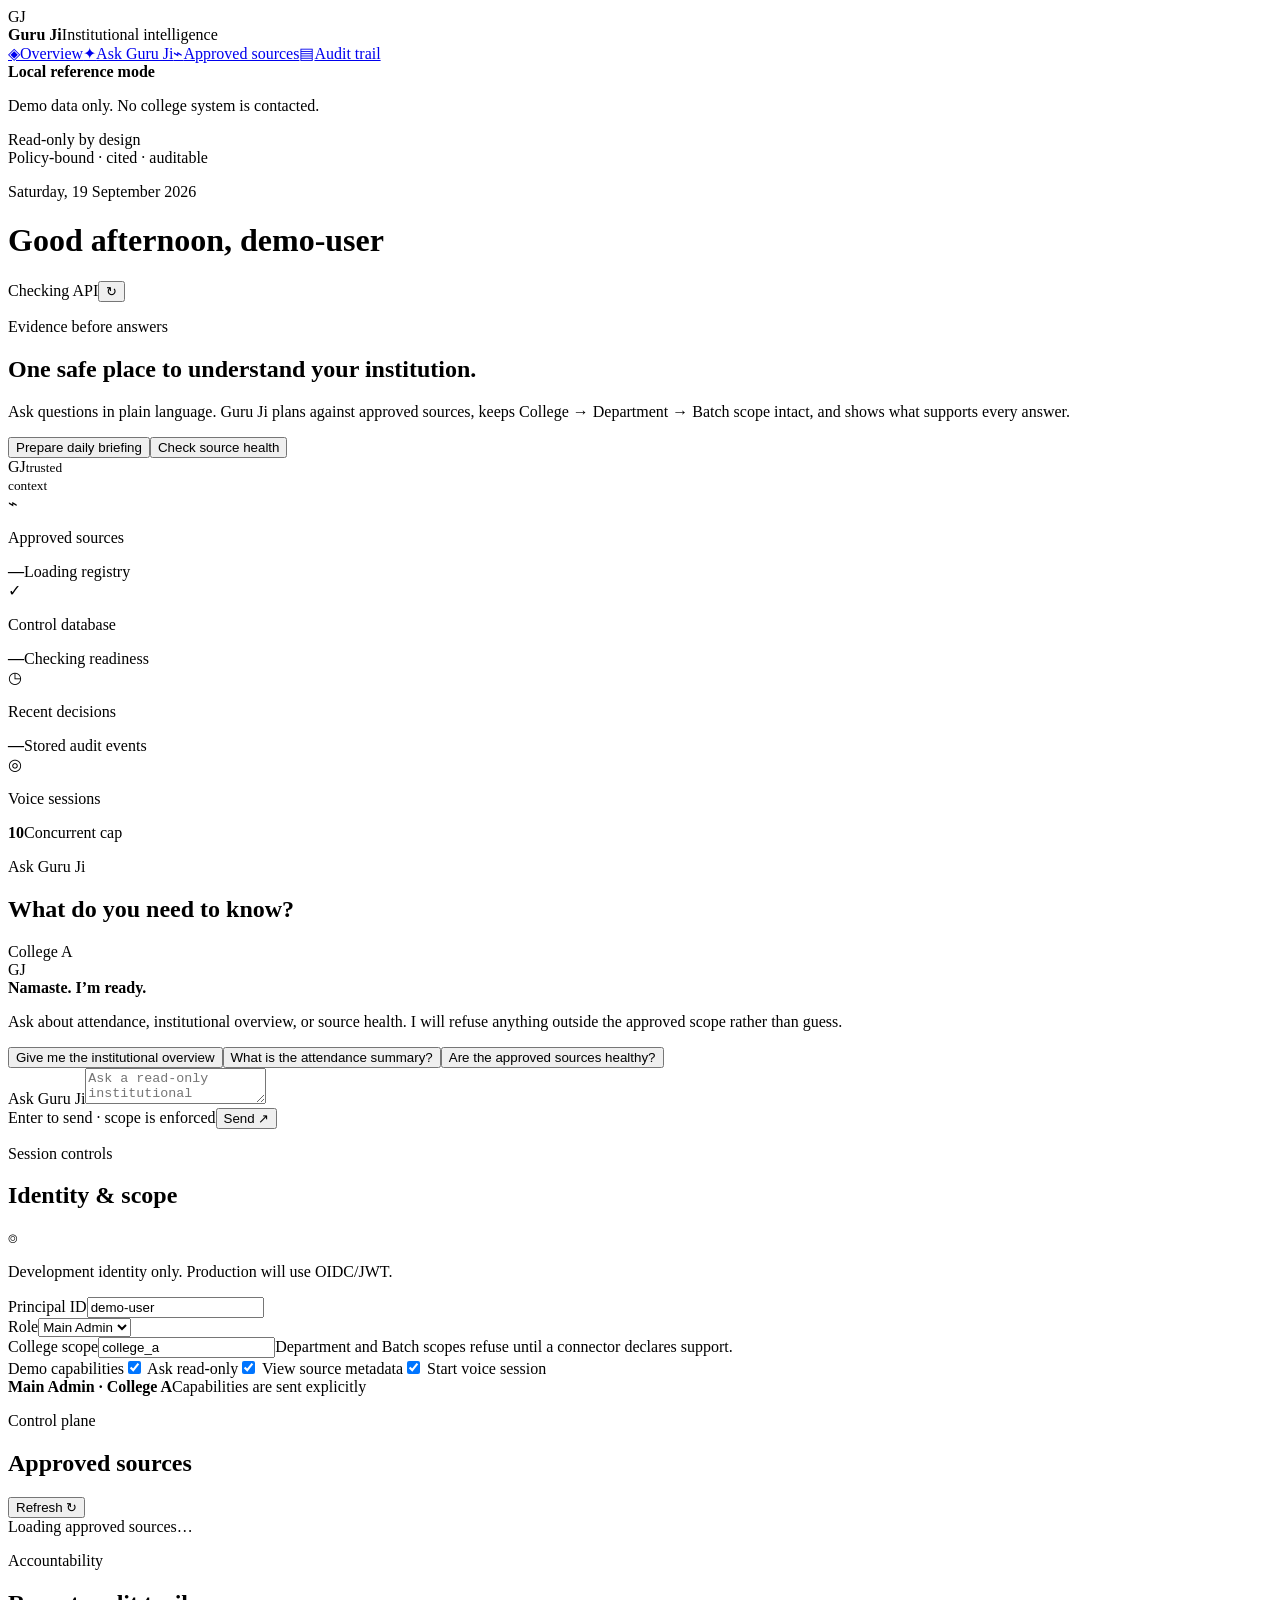
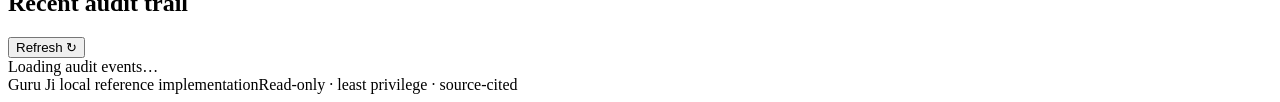
==== apps/web/index.html @ bd625ed8 "Pending changes exported from your codespace" ====
<!doctype html>
<html lang="en">
<head><meta charset="utf-8"><meta name="viewport" content="width=device-width, initial-scale=1"><meta name="theme-color" content="#102a43"><title>Guru Ji — Institutional Intelligence</title><link rel="stylesheet" href="/styles.css"></head>
<body>
<div class="app-shell">
<aside class="sidebar"><div class="brand"><div class="brand-mark">GJ</div><div><strong>Guru Ji</strong><span>Institutional intelligence</span></div></div><nav class="nav" aria-label="Primary navigation"><a class="nav-item active" href="#overview"><span>◈</span>Overview</a><a class="nav-item" href="#chat"><span>✦</span>Ask Guru Ji</a><a class="nav-item" href="#sources"><span>⌁</span>Approved sources</a><a class="nav-item" href="#audit"><span>▤</span>Audit trail</a></nav><div class="sidebar-note"><span class="pulse"></span><div><strong>Local reference mode</strong><p>Demo data only. No college system is contacted.</p></div></div><div class="sidebar-footer">Read-only by design<br><span>Policy-bound · cited · auditable</span></div></aside>
<main class="main-content">
<header class="topbar"><div><p class="eyebrow">Saturday, 19 September 2026</p><h1>Good afternoon, <span id="principal-label">demo-user</span></h1></div><div class="top-actions"><span id="api-badge" class="status-badge neutral">Checking API</span><button id="refresh-button" class="icon-button" title="Refresh dashboard" aria-label="Refresh dashboard">↻</button></div></header>
<section id="overview" class="hero panel"><div class="hero-copy"><p class="eyebrow accent">Evidence before answers</p><h2>One safe place to understand your institution.</h2><p>Ask questions in plain language. Guru Ji plans against approved sources, keeps College → Department → Batch scope intact, and shows what supports every answer.</p><div class="hero-actions"><button id="daily-button" class="button primary">Prepare daily briefing</button><button id="health-button" class="button secondary">Check source health</button></div></div><div class="hero-orbit"><div class="orbit-ring ring-one"></div><div class="orbit-ring ring-two"></div><div class="orbit-core"><span>GJ</span><small>trusted<br>context</small></div><span class="orbit-dot dot-one"></span><span class="orbit-dot dot-two"></span><span class="orbit-dot dot-three"></span></div></section>
<section class="metric-grid" aria-label="System status"><article class="metric-card"><div class="metric-icon blue">⌁</div><div><p>Approved sources</p><strong id="source-count">—</strong><span id="source-summary">Loading registry</span></div></article><article class="metric-card"><div class="metric-icon green">✓</div><div><p>Control database</p><strong id="database-status">—</strong><span id="database-summary">Checking readiness</span></div></article><article class="metric-card"><div class="metric-icon amber">◷</div><div><p>Recent decisions</p><strong id="audit-count">—</strong><span>Stored audit events</span></div></article><article class="metric-card"><div class="metric-icon purple">◎</div><div><p>Voice sessions</p><strong>10</strong><span>Concurrent cap</span></div></article></section>
<div class="content-grid"><section id="chat" class="panel chat-panel"><div class="section-heading"><div><p class="eyebrow accent">Ask Guru Ji</p><h2>What do you need to know?</h2></div><span class="scope-chip" id="scope-chip">College A</span></div><div id="conversation" class="conversation"><div class="welcome-message"><div class="assistant-avatar">GJ</div><div><strong>Namaste. I’m ready.</strong><p>Ask about attendance, institutional overview, or source health. I will refuse anything outside the approved scope rather than guess.</p><div class="suggestions"><button class="suggestion">Give me the institutional overview</button><button class="suggestion">What is the attendance summary?</button><button class="suggestion">Are the approved sources healthy?</button></div></div></div></div><form id="chat-form" class="composer"><label for="prompt" class="sr-only">Ask Guru Ji</label><textarea id="prompt" rows="2" placeholder="Ask a read-only institutional question…" maxlength="10000"></textarea><div class="composer-footer"><span><span class="keyboard-key">Enter</span> to send · scope is enforced</span><button class="button primary send-button" type="submit">Send <span>↗</span></button></div></form></section>
<aside class="panel settings-panel"><div class="section-heading"><div><p class="eyebrow">Session controls</p><h2>Identity &amp; scope</h2></div><span class="lock">⌾</span></div><p class="muted small">Development identity only. Production will use OIDC/JWT.</p><div class="field"><label for="principal">Principal ID</label><input id="principal" value="demo-user" autocomplete="off"></div><div class="field"><label for="role">Role</label><select id="role"><option value="student">Student</option><option value="faculty">Faculty</option><option value="main_admin" selected>Main Admin</option></select></div><div class="field"><label for="college">College scope</label><input id="college" value="college_a" autocomplete="off"><span class="field-hint">Department and Batch scopes refuse until a connector declares support.</span></div><div class="capability-list"><span class="field-label">Demo capabilities</span><label><input type="checkbox" value="ask:read_only" checked> Ask read-only</label><label><input type="checkbox" value="source:view_metadata" checked> View source metadata</label><label><input type="checkbox" value="voice:start" checked> Start voice session</label></div><div class="identity-summary"><div class="identity-dot"></div><div><strong id="identity-summary">Main Admin · College A</strong><span>Capabilities are sent explicitly</span></div></div></aside></div>
<div class="lower-grid"><section id="sources" class="panel"><div class="section-heading"><div><p class="eyebrow">Control plane</p><h2>Approved sources</h2></div><button id="sources-button" class="text-button">Refresh ↻</button></div><div id="sources-list" class="source-list"><div class="loading-row">Loading approved sources…</div></div></section><section id="audit" class="panel"><div class="section-heading"><div><p class="eyebrow">Accountability</p><h2>Recent audit trail</h2></div><button id="audit-button" class="text-button">Refresh ↻</button></div><div id="audit-list" class="audit-list"><div class="loading-row">Loading audit events…</div></div></section></div>
<footer class="footer"><span>Guru Ji local reference implementation</span><span>Read-only · least privilege · source-cited</span></footer>
</main></div><div id="toast" class="toast" role="status" aria-live="polite"></div><script src="/app.js"></script>
</body></html>
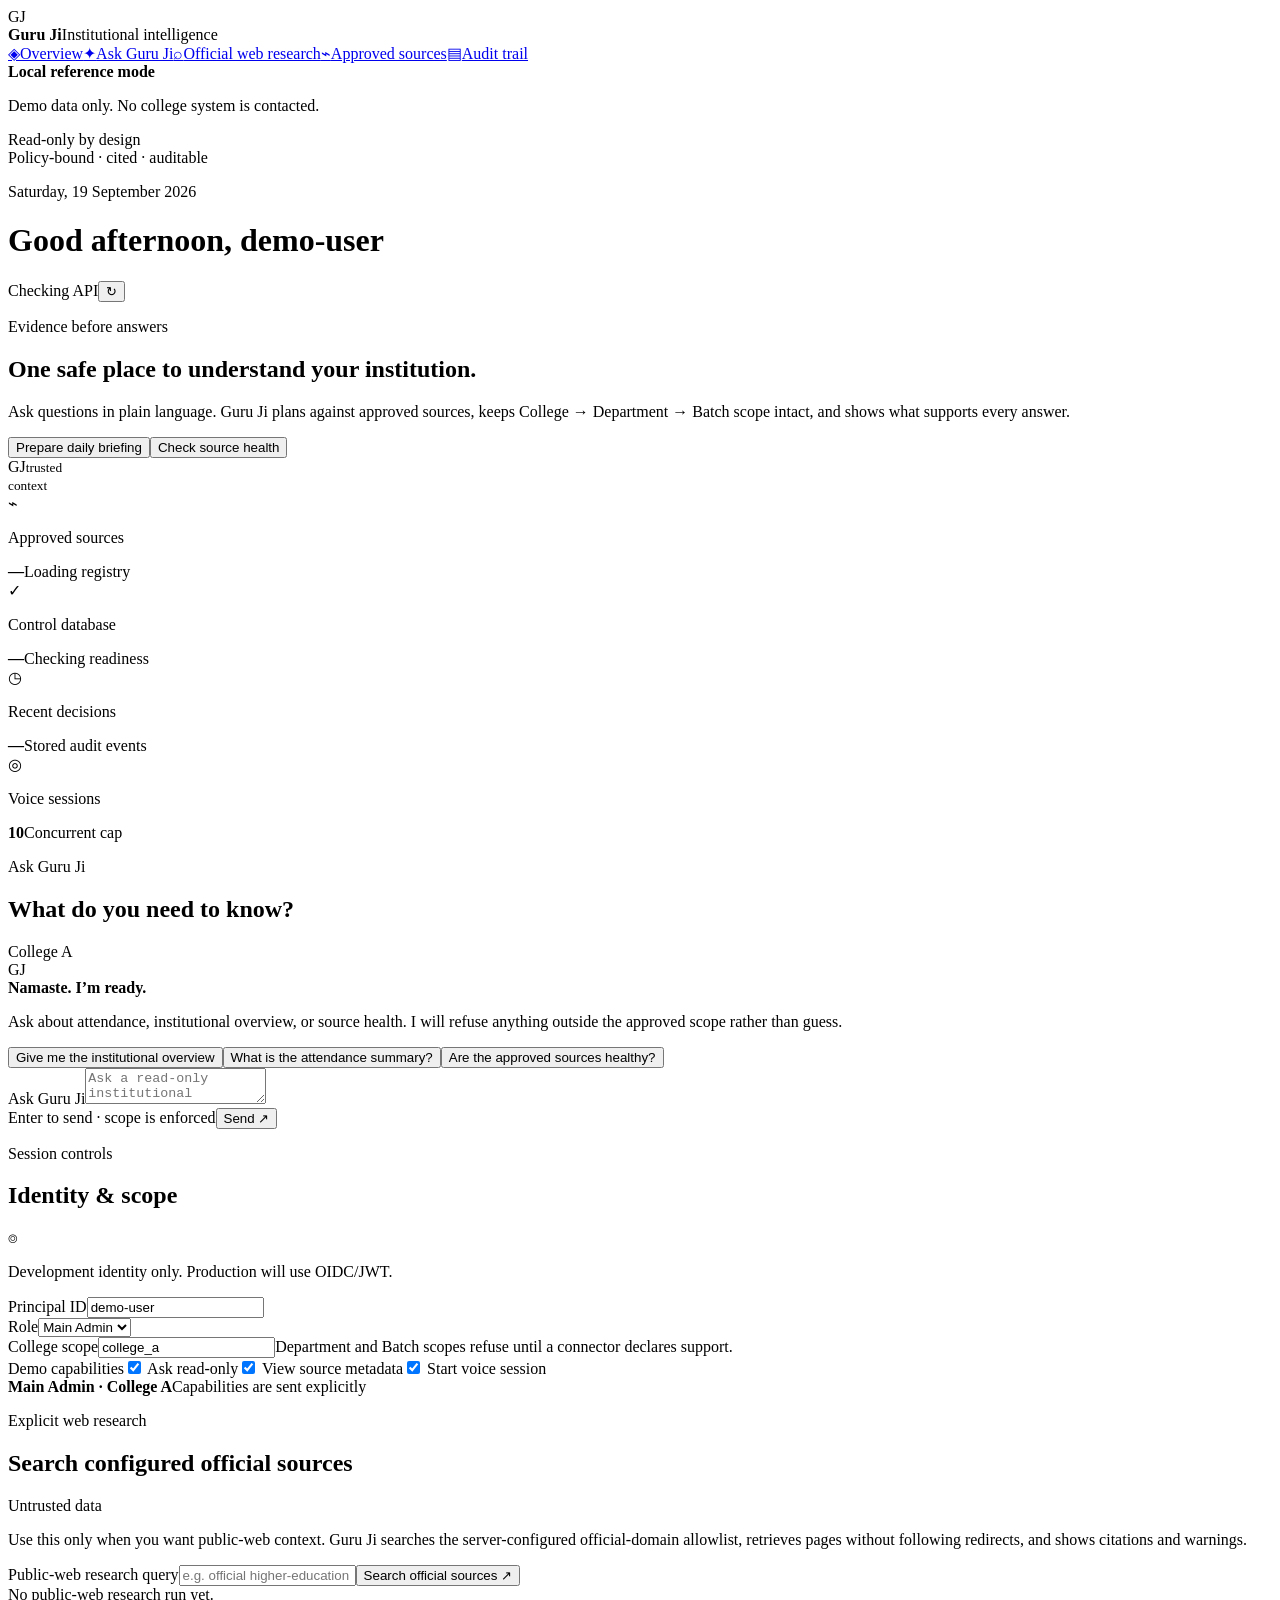
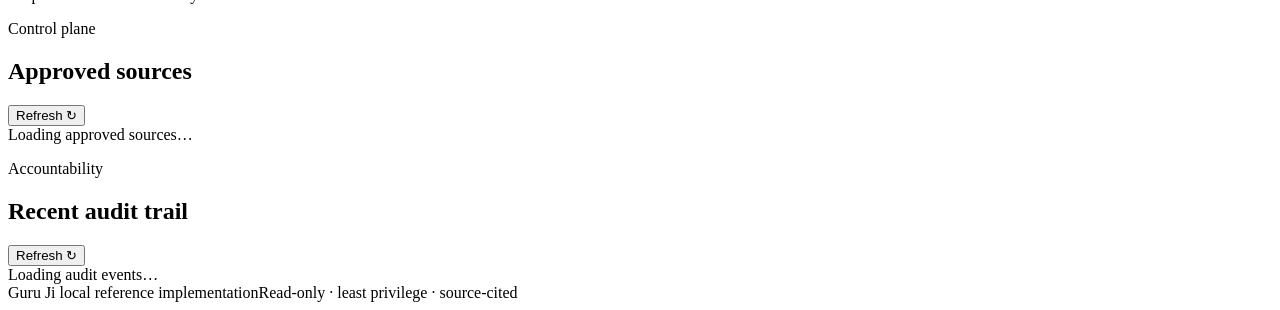
==== commit 3cbd9e48: "Add official web research panel" ====
--- a/apps/web/index.html
+++ b/apps/web/index.html
@@ -3,13 +3,14 @@
 <head><meta charset="utf-8"><meta name="viewport" content="width=device-width, initial-scale=1"><meta name="theme-color" content="#102a43"><title>Guru Ji — Institutional Intelligence</title><link rel="stylesheet" href="/styles.css"></head>
 <body>
 <div class="app-shell">
-<aside class="sidebar"><div class="brand"><div class="brand-mark">GJ</div><div><strong>Guru Ji</strong><span>Institutional intelligence</span></div></div><nav class="nav" aria-label="Primary navigation"><a class="nav-item active" href="#overview"><span>◈</span>Overview</a><a class="nav-item" href="#chat"><span>✦</span>Ask Guru Ji</a><a class="nav-item" href="#sources"><span>⌁</span>Approved sources</a><a class="nav-item" href="#audit"><span>▤</span>Audit trail</a></nav><div class="sidebar-note"><span class="pulse"></span><div><strong>Local reference mode</strong><p>Demo data only. No college system is contacted.</p></div></div><div class="sidebar-footer">Read-only by design<br><span>Policy-bound · cited · auditable</span></div></aside>
+<aside class="sidebar"><div class="brand"><div class="brand-mark">GJ</div><div><strong>Guru Ji</strong><span>Institutional intelligence</span></div></div><nav class="nav" aria-label="Primary navigation"><a class="nav-item active" href="#overview"><span>◈</span>Overview</a><a class="nav-item" href="#chat"><span>✦</span>Ask Guru Ji</a><a class="nav-item" href="#research"><span>⌕</span>Official web research</a><a class="nav-item" href="#sources"><span>⌁</span>Approved sources</a><a class="nav-item" href="#audit"><span>▤</span>Audit trail</a></nav><div class="sidebar-note"><span class="pulse"></span><div><strong>Local reference mode</strong><p>Demo data only. No college system is contacted.</p></div></div><div class="sidebar-footer">Read-only by design<br><span>Policy-bound · cited · auditable</span></div></aside>
 <main class="main-content">
 <header class="topbar"><div><p class="eyebrow">Saturday, 19 September 2026</p><h1>Good afternoon, <span id="principal-label">demo-user</span></h1></div><div class="top-actions"><span id="api-badge" class="status-badge neutral">Checking API</span><button id="refresh-button" class="icon-button" title="Refresh dashboard" aria-label="Refresh dashboard">↻</button></div></header>
 <section id="overview" class="hero panel"><div class="hero-copy"><p class="eyebrow accent">Evidence before answers</p><h2>One safe place to understand your institution.</h2><p>Ask questions in plain language. Guru Ji plans against approved sources, keeps College → Department → Batch scope intact, and shows what supports every answer.</p><div class="hero-actions"><button id="daily-button" class="button primary">Prepare daily briefing</button><button id="health-button" class="button secondary">Check source health</button></div></div><div class="hero-orbit"><div class="orbit-ring ring-one"></div><div class="orbit-ring ring-two"></div><div class="orbit-core"><span>GJ</span><small>trusted<br>context</small></div><span class="orbit-dot dot-one"></span><span class="orbit-dot dot-two"></span><span class="orbit-dot dot-three"></span></div></section>
 <section class="metric-grid" aria-label="System status"><article class="metric-card"><div class="metric-icon blue">⌁</div><div><p>Approved sources</p><strong id="source-count">—</strong><span id="source-summary">Loading registry</span></div></article><article class="metric-card"><div class="metric-icon green">✓</div><div><p>Control database</p><strong id="database-status">—</strong><span id="database-summary">Checking readiness</span></div></article><article class="metric-card"><div class="metric-icon amber">◷</div><div><p>Recent decisions</p><strong id="audit-count">—</strong><span>Stored audit events</span></div></article><article class="metric-card"><div class="metric-icon purple">◎</div><div><p>Voice sessions</p><strong>10</strong><span>Concurrent cap</span></div></article></section>
 <div class="content-grid"><section id="chat" class="panel chat-panel"><div class="section-heading"><div><p class="eyebrow accent">Ask Guru Ji</p><h2>What do you need to know?</h2></div><span class="scope-chip" id="scope-chip">College A</span></div><div id="conversation" class="conversation"><div class="welcome-message"><div class="assistant-avatar">GJ</div><div><strong>Namaste. I’m ready.</strong><p>Ask about attendance, institutional overview, or source health. I will refuse anything outside the approved scope rather than guess.</p><div class="suggestions"><button class="suggestion">Give me the institutional overview</button><button class="suggestion">What is the attendance summary?</button><button class="suggestion">Are the approved sources healthy?</button></div></div></div></div><form id="chat-form" class="composer"><label for="prompt" class="sr-only">Ask Guru Ji</label><textarea id="prompt" rows="2" placeholder="Ask a read-only institutional question…" maxlength="10000"></textarea><div class="composer-footer"><span><span class="keyboard-key">Enter</span> to send · scope is enforced</span><button class="button primary send-button" type="submit">Send <span>↗</span></button></div></form></section>
 <aside class="panel settings-panel"><div class="section-heading"><div><p class="eyebrow">Session controls</p><h2>Identity &amp; scope</h2></div><span class="lock">⌾</span></div><p class="muted small">Development identity only. Production will use OIDC/JWT.</p><div class="field"><label for="principal">Principal ID</label><input id="principal" value="demo-user" autocomplete="off"></div><div class="field"><label for="role">Role</label><select id="role"><option value="student">Student</option><option value="faculty">Faculty</option><option value="main_admin" selected>Main Admin</option></select></div><div class="field"><label for="college">College scope</label><input id="college" value="college_a" autocomplete="off"><span class="field-hint">Department and Batch scopes refuse until a connector declares support.</span></div><div class="capability-list"><span class="field-label">Demo capabilities</span><label><input type="checkbox" value="ask:read_only" checked> Ask read-only</label><label><input type="checkbox" value="source:view_metadata" checked> View source metadata</label><label><input type="checkbox" value="voice:start" checked> Start voice session</label></div><div class="identity-summary"><div class="identity-dot"></div><div><strong id="identity-summary">Main Admin · College A</strong><span>Capabilities are sent explicitly</span></div></div></aside></div>
+<section id="research" class="panel research-panel"><div class="section-heading"><div><p class="eyebrow accent">Explicit web research</p><h2>Search configured official sources</h2></div><span class="scope-chip">Untrusted data</span></div><p class="muted small">Use this only when you want public-web context. Guru Ji searches the server-configured official-domain allowlist, retrieves pages without following redirects, and shows citations and warnings.</p><form id="research-form" class="research-form"><label for="research-query" class="sr-only">Public-web research query</label><input id="research-query" maxlength="500" placeholder="e.g. official higher-education attendance guidance"><button class="button primary" type="submit">Search official sources ↗</button></form><div id="research-results" class="research-results"><div class="empty-row">No public-web research run yet.</div></div></section>
 <div class="lower-grid"><section id="sources" class="panel"><div class="section-heading"><div><p class="eyebrow">Control plane</p><h2>Approved sources</h2></div><button id="sources-button" class="text-button">Refresh ↻</button></div><div id="sources-list" class="source-list"><div class="loading-row">Loading approved sources…</div></div></section><section id="audit" class="panel"><div class="section-heading"><div><p class="eyebrow">Accountability</p><h2>Recent audit trail</h2></div><button id="audit-button" class="text-button">Refresh ↻</button></div><div id="audit-list" class="audit-list"><div class="loading-row">Loading audit events…</div></div></section></div>
 <footer class="footer"><span>Guru Ji local reference implementation</span><span>Read-only · least privilege · source-cited</span></footer>
 </main></div><div id="toast" class="toast" role="status" aria-live="polite"></div><script src="/app.js"></script>
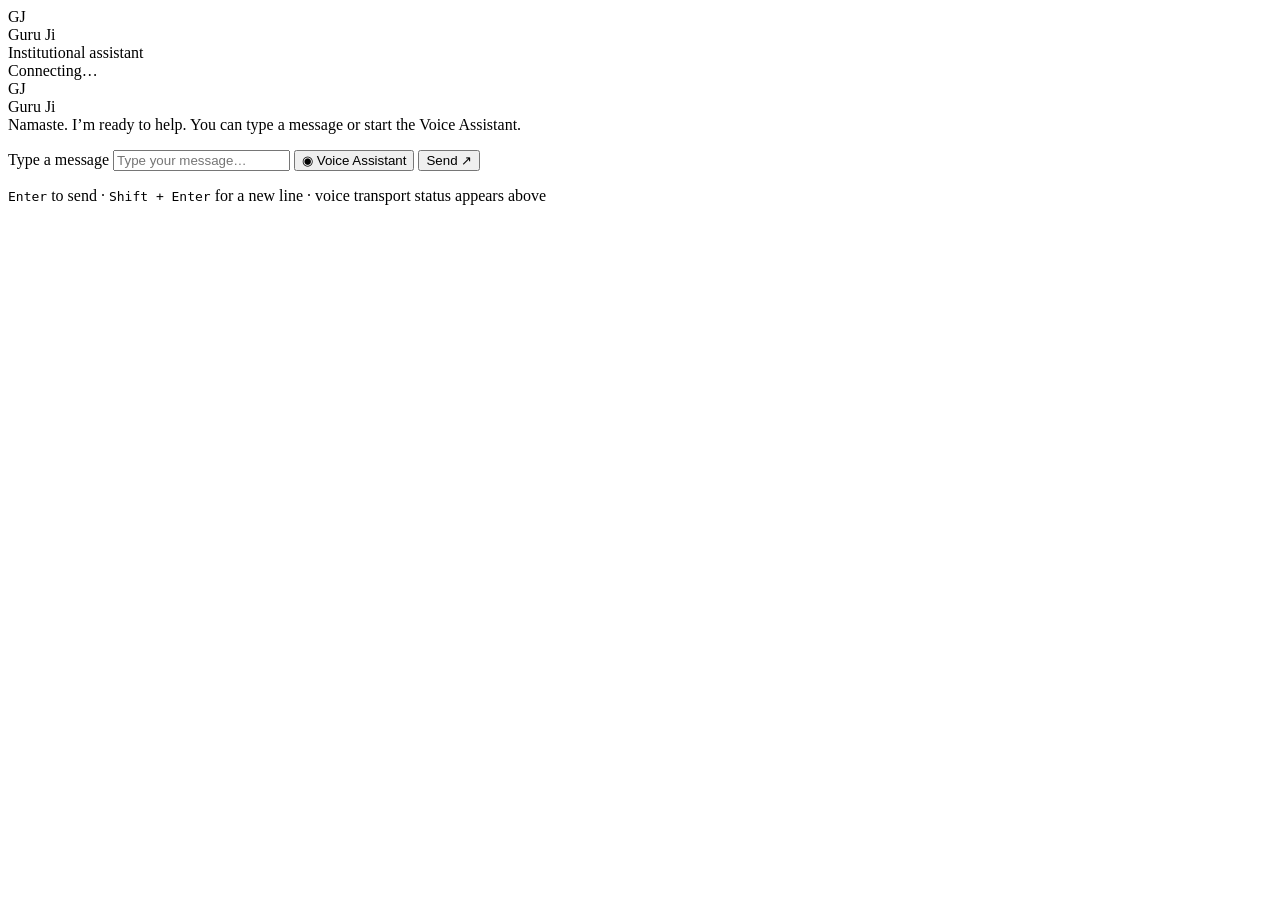
==== commit f41e566b: "Promote minimal assistant UI to production shell" ====
--- a/apps/web/index.html
+++ b/apps/web/index.html
@@ -1,17 +1,56 @@
 <!doctype html>
 <html lang="en">
-<head><meta charset="utf-8"><meta name="viewport" content="width=device-width, initial-scale=1"><meta name="theme-color" content="#102a43"><title>Guru Ji — Institutional Intelligence</title><link rel="stylesheet" href="/styles.css"></head>
+<head>
+  <meta charset="utf-8">
+  <meta name="viewport" content="width=device-width, initial-scale=1">
+  <meta name="theme-color" content="#102a43">
+  <meta name="description" content="Guru Ji institutional text and voice assistant">
+  <title>Guru Ji — Assistant</title>
+  <link rel="stylesheet" href="/styles.css">
+</head>
 <body>
-<div class="app-shell">
-<aside class="sidebar"><div class="brand"><div class="brand-mark">GJ</div><div><strong>Guru Ji</strong><span>Institutional intelligence</span></div></div><nav class="nav" aria-label="Primary navigation"><a class="nav-item active" href="#overview"><span>◈</span>Overview</a><a class="nav-item" href="#chat"><span>✦</span>Ask Guru Ji</a><a class="nav-item" href="#research"><span>⌕</span>Official web research</a><a class="nav-item" href="#sources"><span>⌁</span>Approved sources</a><a class="nav-item" href="#audit"><span>▤</span>Audit trail</a></nav><div class="sidebar-note"><span class="pulse"></span><div><strong>Local reference mode</strong><p>Demo data only. No college system is contacted.</p></div></div><div class="sidebar-footer">Read-only by design<br><span>Policy-bound · cited · auditable</span></div></aside>
-<main class="main-content">
-<header class="topbar"><div><p class="eyebrow">Saturday, 19 September 2026</p><h1>Good afternoon, <span id="principal-label">demo-user</span></h1></div><div class="top-actions"><span id="api-badge" class="status-badge neutral">Checking API</span><button id="refresh-button" class="icon-button" title="Refresh dashboard" aria-label="Refresh dashboard">↻</button></div></header>
-<section id="overview" class="hero panel"><div class="hero-copy"><p class="eyebrow accent">Evidence before answers</p><h2>One safe place to understand your institution.</h2><p>Ask questions in plain language. Guru Ji plans against approved sources, keeps College → Department → Batch scope intact, and shows what supports every answer.</p><div class="hero-actions"><button id="daily-button" class="button primary">Prepare daily briefing</button><button id="health-button" class="button secondary">Check source health</button></div></div><div class="hero-orbit"><div class="orbit-ring ring-one"></div><div class="orbit-ring ring-two"></div><div class="orbit-core"><span>GJ</span><small>trusted<br>context</small></div><span class="orbit-dot dot-one"></span><span class="orbit-dot dot-two"></span><span class="orbit-dot dot-three"></span></div></section>
-<section class="metric-grid" aria-label="System status"><article class="metric-card"><div class="metric-icon blue">⌁</div><div><p>Approved sources</p><strong id="source-count">—</strong><span id="source-summary">Loading registry</span></div></article><article class="metric-card"><div class="metric-icon green">✓</div><div><p>Control database</p><strong id="database-status">—</strong><span id="database-summary">Checking readiness</span></div></article><article class="metric-card"><div class="metric-icon amber">◷</div><div><p>Recent decisions</p><strong id="audit-count">—</strong><span>Stored audit events</span></div></article><article class="metric-card"><div class="metric-icon purple">◎</div><div><p>Voice sessions</p><strong>10</strong><span>Concurrent cap</span></div></article></section>
-<div class="content-grid"><section id="chat" class="panel chat-panel"><div class="section-heading"><div><p class="eyebrow accent">Ask Guru Ji</p><h2>What do you need to know?</h2></div><span class="scope-chip" id="scope-chip">College A</span></div><div id="conversation" class="conversation"><div class="welcome-message"><div class="assistant-avatar">GJ</div><div><strong>Namaste. I’m ready.</strong><p>Ask about attendance, institutional overview, or source health. I will refuse anything outside the approved scope rather than guess.</p><div class="suggestions"><button class="suggestion">Give me the institutional overview</button><button class="suggestion">What is the attendance summary?</button><button class="suggestion">Are the approved sources healthy?</button></div></div></div></div><form id="chat-form" class="composer"><label for="prompt" class="sr-only">Ask Guru Ji</label><textarea id="prompt" rows="2" placeholder="Ask a read-only institutional question…" maxlength="10000"></textarea><div class="composer-footer"><span><span class="keyboard-key">Enter</span> to send · scope is enforced</span><button class="button primary send-button" type="submit">Send <span>↗</span></button></div></form></section>
-<aside class="panel settings-panel"><div class="section-heading"><div><p class="eyebrow">Session controls</p><h2>Identity &amp; scope</h2></div><span class="lock">⌾</span></div><p class="muted small">Development identity only. Production will use OIDC/JWT.</p><div class="field"><label for="principal">Principal ID</label><input id="principal" value="demo-user" autocomplete="off"></div><div class="field"><label for="role">Role</label><select id="role"><option value="student">Student</option><option value="faculty">Faculty</option><option value="main_admin" selected>Main Admin</option></select></div><div class="field"><label for="college">College scope</label><input id="college" value="college_a" autocomplete="off"><span class="field-hint">Department and Batch scopes refuse until a connector declares support.</span></div><div class="capability-list"><span class="field-label">Demo capabilities</span><label><input type="checkbox" value="ask:read_only" checked> Ask read-only</label><label><input type="checkbox" value="source:view_metadata" checked> View source metadata</label><label><input type="checkbox" value="voice:start" checked> Start voice session</label></div><div class="identity-summary"><div class="identity-dot"></div><div><strong id="identity-summary">Main Admin · College A</strong><span>Capabilities are sent explicitly</span></div></div></aside></div>
-<section id="research" class="panel research-panel"><div class="section-heading"><div><p class="eyebrow accent">Explicit web research</p><h2>Search configured official sources</h2></div><span class="scope-chip">Untrusted data</span></div><p class="muted small">Use this only when you want public-web context. Guru Ji searches the server-configured official-domain allowlist, retrieves pages without following redirects, and shows citations and warnings.</p><form id="research-form" class="research-form"><label for="research-query" class="sr-only">Public-web research query</label><input id="research-query" maxlength="500" placeholder="e.g. official higher-education attendance guidance"><button class="button primary" type="submit">Search official sources ↗</button></form><div id="research-results" class="research-results"><div class="empty-row">No public-web research run yet.</div></div></section>
-<div class="lower-grid"><section id="sources" class="panel"><div class="section-heading"><div><p class="eyebrow">Control plane</p><h2>Approved sources</h2></div><button id="sources-button" class="text-button">Refresh ↻</button></div><div id="sources-list" class="source-list"><div class="loading-row">Loading approved sources…</div></div></section><section id="audit" class="panel"><div class="section-heading"><div><p class="eyebrow">Accountability</p><h2>Recent audit trail</h2></div><button id="audit-button" class="text-button">Refresh ↻</button></div><div id="audit-list" class="audit-list"><div class="loading-row">Loading audit events…</div></div></section></div>
-<footer class="footer"><span>Guru Ji local reference implementation</span><span>Read-only · least privilege · source-cited</span></footer>
-</main></div><div id="toast" class="toast" role="status" aria-live="polite"></div><script src="/app.js"></script>
-</body></html>
+  <main class="app">
+    <header class="topbar">
+      <div class="brand">
+        <div class="brand-mark">GJ</div>
+        <div>
+          <div class="brand-name">Guru Ji</div>
+          <span class="brand-subtitle">Institutional assistant</span>
+        </div>
+      </div>
+      <div id="api-status" class="status neutral" role="status" aria-live="polite">
+        <span class="status-dot"></span>
+        <span id="api-status-label">Connecting…</span>
+      </div>
+    </header>
+
+    <section id="chat-history" class="chat-history" aria-label="Chat history">
+      <div class="empty-space"></div>
+      <article class="message assistant-message">
+        <div class="avatar">GJ</div>
+        <div class="message-body">
+          <span class="message-label">Guru Ji</span>
+          <div class="bubble">Namaste. I’m ready to help. You can type a message or start the Voice Assistant.</div>
+        </div>
+      </article>
+    </section>
+
+    <section class="composer-wrap" aria-label="Assistant input">
+      <p id="voice-status-line" class="voice-status-line" role="status" aria-live="polite"></p>
+      <form id="text-form" class="composer">
+        <label class="sr-only" for="text-input">Type a message</label>
+        <input id="text-input" class="text-input" type="text" autocomplete="off" maxlength="12000" placeholder="Type your message…">
+        <button id="voice-button" class="voice-button" type="button" aria-pressed="false">
+          <span class="voice-icon" aria-hidden="true">◉</span>
+          <span id="voice-button-label">Voice Assistant</span>
+        </button>
+        <button id="send-button" class="send-button" type="submit">Send <span aria-hidden="true">↗</span></button>
+      </form>
+      <p class="composer-hint"><kbd>Enter</kbd> to send · <kbd>Shift + Enter</kbd> for a new line · voice transport status appears above</p>
+    </section>
+  </main>
+
+  <div id="toast" class="toast" role="status" aria-live="polite"></div>
+  <script src="/app.js" defer></script>
+</body>
+</html>
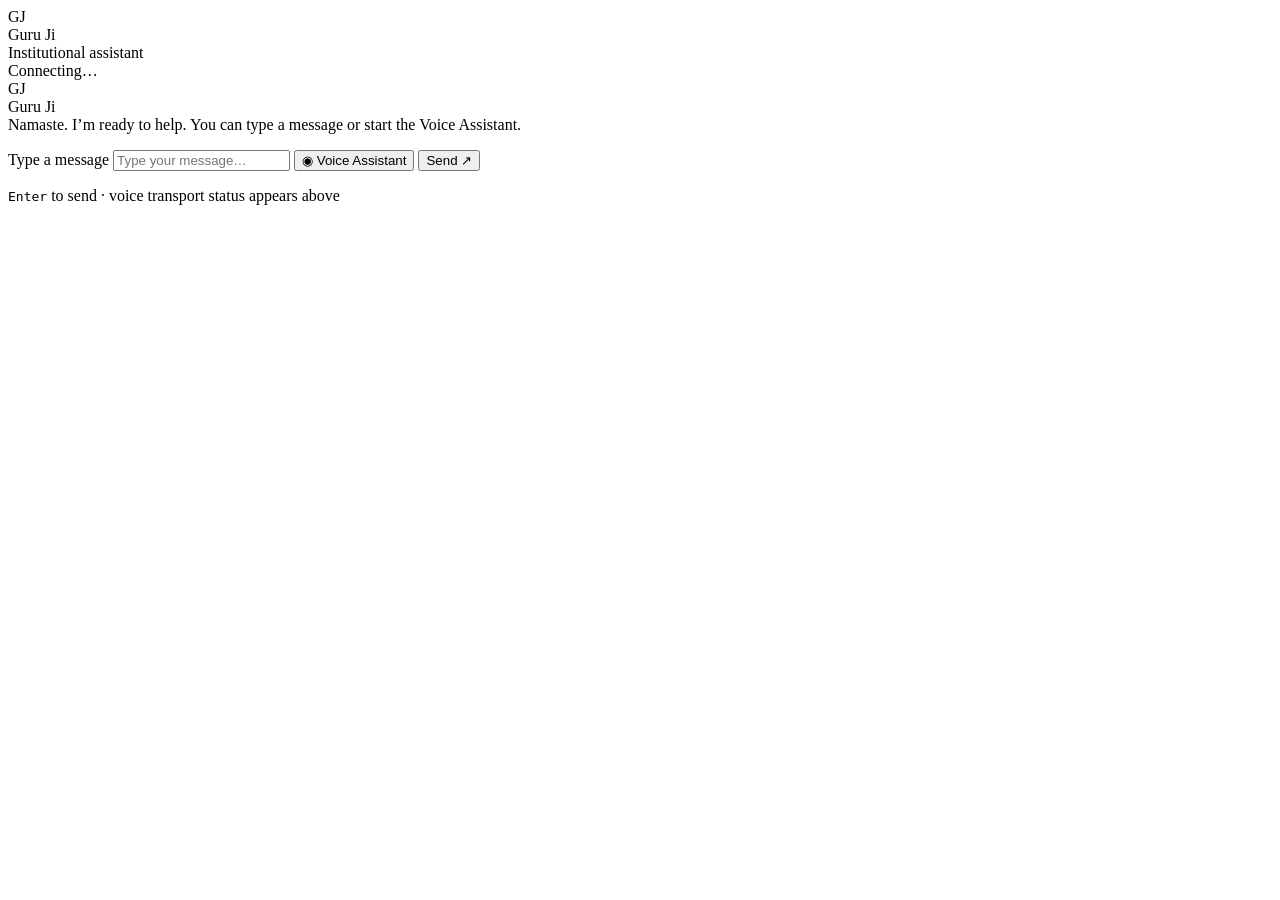
==== commit 329c1edc: "Align composer hint with single-line input behavior" ====
--- a/apps/web/index.html
+++ b/apps/web/index.html
@@ -46,7 +46,7 @@
         </button>
         <button id="send-button" class="send-button" type="submit">Send <span aria-hidden="true">↗</span></button>
       </form>
-      <p class="composer-hint"><kbd>Enter</kbd> to send · <kbd>Shift + Enter</kbd> for a new line · voice transport status appears above</p>
+      <p class="composer-hint"><kbd>Enter</kbd> to send · voice transport status appears above</p>
     </section>
   </main>
 
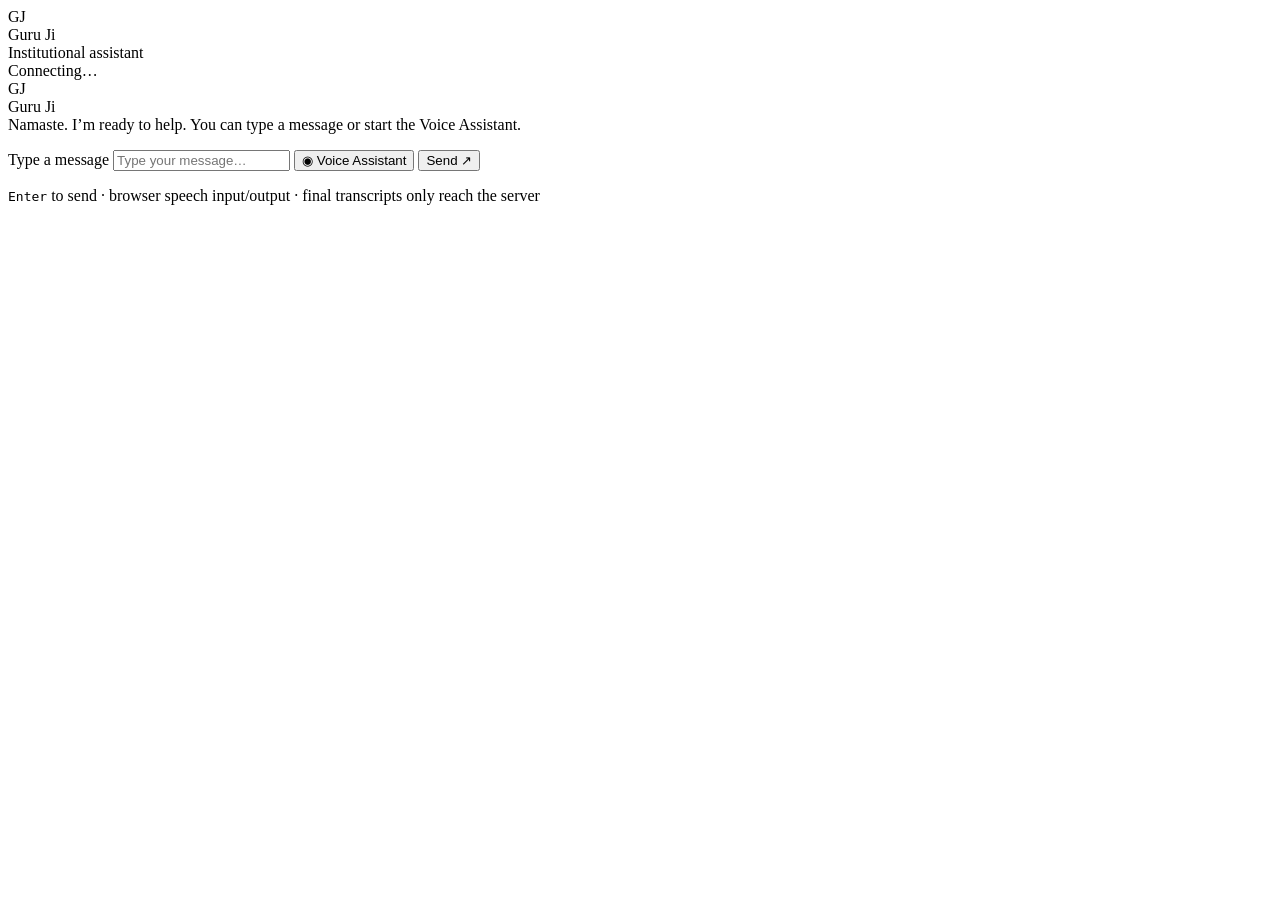
==== commit b31511e0: "Implement live browser voice transport: apps/web/index.html" ====
--- a/apps/web/index.html
+++ b/apps/web/index.html
@@ -46,7 +46,7 @@
         </button>
         <button id="send-button" class="send-button" type="submit">Send <span aria-hidden="true">↗</span></button>
       </form>
-      <p class="composer-hint"><kbd>Enter</kbd> to send · voice transport status appears above</p>
+      <p class="composer-hint"><kbd>Enter</kbd> to send · browser speech input/output · final transcripts only reach the server</p>
     </section>
   </main>
 
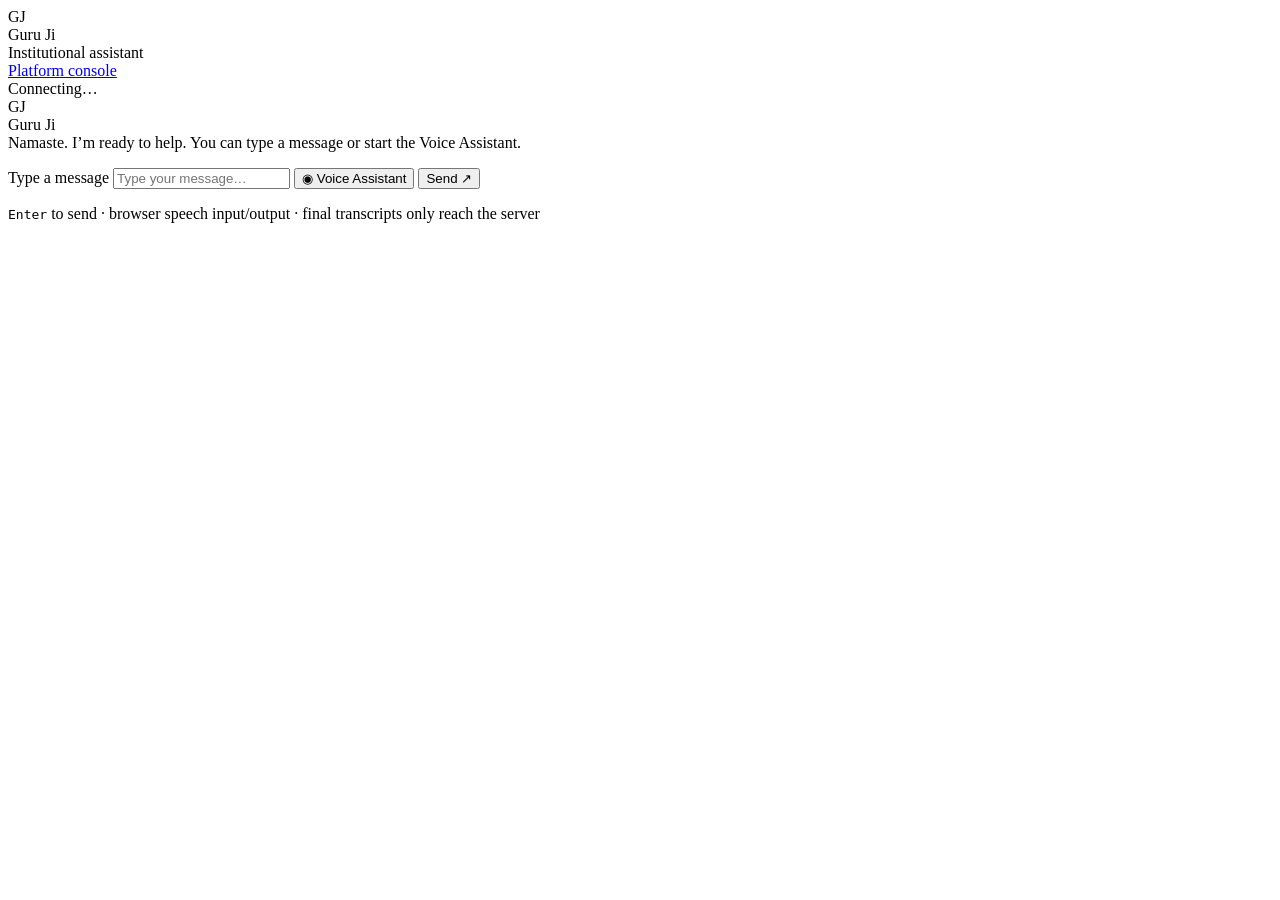
==== commit 79b7916d: "Add the AI-powered institutional intelligence platform Implement the platform blueprint on top of th" ====
--- a/apps/web/index.html
+++ b/apps/web/index.html
@@ -18,11 +18,24 @@
           <span class="brand-subtitle">Institutional assistant</span>
         </div>
       </div>
-      <div id="api-status" class="status neutral" role="status" aria-live="polite">
-        <span class="status-dot"></span>
-        <span id="api-status-label">Connecting…</span>
+      <div class="topbar-end">
+        <a class="nav-link" href="/platform.html">Platform console</a>
+        <div id="api-status" class="status neutral" role="status" aria-live="polite">
+          <span class="status-dot"></span>
+          <span id="api-status-label">Connecting…</span>
+        </div>
+        <div id="account" class="account" hidden>
+          <span id="account-name" class="account-name"></span>
+          <button id="sign-out" type="button" class="account-button">Sign out</button>
+        </div>
       </div>
     </header>
+
+    <section id="sign-in-gate" class="sign-in-gate" hidden>
+      <h1 class="sign-in-title">Sign in to continue</h1>
+      <p id="sign-in-message" class="sign-in-message">This portal is restricted to authorised accounts.</p>
+      <button id="sign-in" type="button" class="sign-in-button">Sign in</button>
+    </section>
 
     <section id="chat-history" class="chat-history" aria-label="Chat history">
       <div class="empty-space"></div>
@@ -35,7 +48,7 @@
       </article>
     </section>
 
-    <section class="composer-wrap" aria-label="Assistant input">
+    <section id="composer-wrap" class="composer-wrap" aria-label="Assistant input">
       <p id="voice-status-line" class="voice-status-line" role="status" aria-live="polite"></p>
       <form id="text-form" class="composer">
         <label class="sr-only" for="text-input">Type a message</label>
@@ -51,6 +64,7 @@
   </main>
 
   <div id="toast" class="toast" role="status" aria-live="polite"></div>
+  <script src="/auth.js" defer></script>
   <script src="/app.js" defer></script>
 </body>
 </html>
